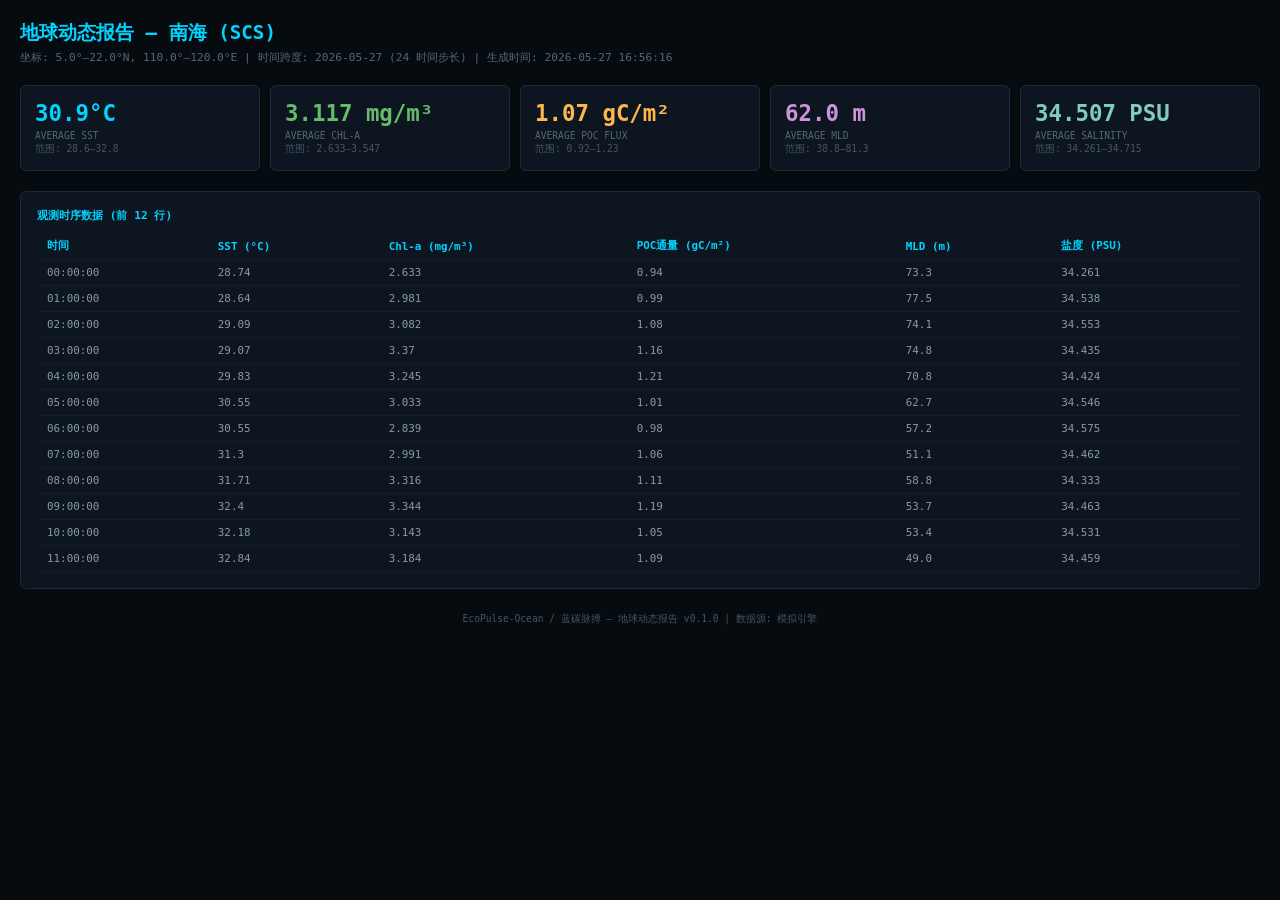
==== reports/report_scs_24h.html @ 3234c3a2 "fix: 修复卡尔曼去噪 SNR 计算逻辑，使增益正确为正 原 compute_snr 使用过滤后信号作为参考，导致 snr_before == snr_after。 改用一阶差分法估算滤波前噪声功率" ====
<!DOCTYPE html>
<html lang="zh-CN">
<head>
<meta charset="UTF-8">
<meta name="viewport" content="width=device-width, initial-scale=1.0">
<title>地球动态报告 — 南海</title>
<style>
  :root {
    --bg: #060b10; --surface: #0d1520; --border: #1a2a3a;
    --accent: #00d4ff; --warn: #ff9100; --danger: #ff3d71;
    --text: #8899aa; --text-bright: #ccdde8;
  }
  * { margin:0; padding:0; box-sizing:border-box; }
  body { background:var(--bg); color:var(--text); font-family:monospace; padding:20px; }
  h1 { color:var(--accent); font-size:1.2rem; margin-bottom:4px; }
  .subtitle { color:#556677; font-size:0.7rem; margin-bottom:20px; }

  .stats-grid { display:grid; grid-template-columns:repeat(auto-fit,minmax(180px,1fr)); gap:10px; margin-bottom:20px; }
  .stat-card {
    background:var(--surface); border:1px solid var(--border); border-radius:6px; padding:14px;
  }
  .stat-card .value { font-size:1.4rem; font-weight:700; }
  .stat-card .label { font-size:0.6rem; color:#556677; margin-top:4px; text-transform:uppercase; }
  .stat-card .range { font-size:0.6rem; color:#445566; margin-top:2px; }

  .chart { background:var(--surface); border:1px solid var(--border); border-radius:6px; padding:16px; margin-bottom:16px; }
  .chart h3 { font-size:0.7rem; color:var(--accent); margin-bottom:10px; }

  table { width:100%; border-collapse:collapse; font-size:0.68rem; }
  th, td { padding:6px 10px; text-align:left; border-bottom:1px solid rgba(255,255,255,0.04); }
  th { color:var(--accent); font-weight:600; }
  tr:hover td { background:rgba(255,255,255,0.02); }

  .footer { font-size:0.6rem; color:#445566; margin-top:24px; text-align:center; }
</style>
</head>
<body>
<h1>地球动态报告 — 南海 (SCS)</h1>
<div class="subtitle">
  坐标: 5.0°–22.0°N, 110.0°–120.0°E |
  时间跨度: 2026-05-27 (24 时间步长) |
  生成时间: 2026-05-27 16:56:16
</div>

<div class="stats-grid">
  
  <div class="stat-card">
    <div class="value" style="color:#00d4ff">30.9°C</div>
    <div class="label">Average SST</div>
    <div class="range">范围: 28.6–32.8</div>
  </div>
  
  <div class="stat-card">
    <div class="value" style="color:#66bb6a">3.117 mg/m³</div>
    <div class="label">Average Chl-a</div>
    <div class="range">范围: 2.633–3.547</div>
  </div>
  
  <div class="stat-card">
    <div class="value" style="color:#ffb74d">1.07 gC/m²</div>
    <div class="label">Average POC Flux</div>
    <div class="range">范围: 0.92–1.23</div>
  </div>
  
  <div class="stat-card">
    <div class="value" style="color:#ce93d8">62.0 m</div>
    <div class="label">Average MLD</div>
    <div class="range">范围: 38.8–81.3</div>
  </div>
  
  <div class="stat-card">
    <div class="value" style="color:#80cbc4">34.507 PSU</div>
    <div class="label">Average Salinity</div>
    <div class="range">范围: 34.261–34.715</div>
  </div>
  
</div>

<div class="chart">
  <h3>观测时序数据 (前 12 行)</h3>
  <table>
    <thead>
      <tr><th>时间</th><th>SST (°C)</th><th>Chl-a (mg/m³)</th><th>POC通量 (gC/m²)</th><th>MLD (m)</th><th>盐度 (PSU)</th></tr>
    </thead>
    <tbody>
      
      <tr>
        <td>00:00:00</td>
        <td>28.74</td>
        <td>2.633</td>
        <td>0.94</td>
        <td>73.3</td>
        <td>34.261</td>
      </tr>
      
      <tr>
        <td>01:00:00</td>
        <td>28.64</td>
        <td>2.981</td>
        <td>0.99</td>
        <td>77.5</td>
        <td>34.538</td>
      </tr>
      
      <tr>
        <td>02:00:00</td>
        <td>29.09</td>
        <td>3.082</td>
        <td>1.08</td>
        <td>74.1</td>
        <td>34.553</td>
      </tr>
      
      <tr>
        <td>03:00:00</td>
        <td>29.07</td>
        <td>3.37</td>
        <td>1.16</td>
        <td>74.8</td>
        <td>34.435</td>
      </tr>
      
      <tr>
        <td>04:00:00</td>
        <td>29.83</td>
        <td>3.245</td>
        <td>1.21</td>
        <td>70.8</td>
        <td>34.424</td>
      </tr>
      
      <tr>
        <td>05:00:00</td>
        <td>30.55</td>
        <td>3.033</td>
        <td>1.01</td>
        <td>62.7</td>
        <td>34.546</td>
      </tr>
      
      <tr>
        <td>06:00:00</td>
        <td>30.55</td>
        <td>2.839</td>
        <td>0.98</td>
        <td>57.2</td>
        <td>34.575</td>
      </tr>
      
      <tr>
        <td>07:00:00</td>
        <td>31.3</td>
        <td>2.991</td>
        <td>1.06</td>
        <td>51.1</td>
        <td>34.462</td>
      </tr>
      
      <tr>
        <td>08:00:00</td>
        <td>31.71</td>
        <td>3.316</td>
        <td>1.11</td>
        <td>58.8</td>
        <td>34.333</td>
      </tr>
      
      <tr>
        <td>09:00:00</td>
        <td>32.4</td>
        <td>3.344</td>
        <td>1.19</td>
        <td>53.7</td>
        <td>34.463</td>
      </tr>
      
      <tr>
        <td>10:00:00</td>
        <td>32.18</td>
        <td>3.143</td>
        <td>1.05</td>
        <td>53.4</td>
        <td>34.531</td>
      </tr>
      
      <tr>
        <td>11:00:00</td>
        <td>32.84</td>
        <td>3.184</td>
        <td>1.09</td>
        <td>49.0</td>
        <td>34.459</td>
      </tr>
      
    </tbody>
  </table>
</div>

<div class="footer">
  EcoPulse-Ocean / 蓝碳脉搏 — 地球动态报告 v0.1.0 | 数据源: 模拟引擎
</div>
</body>
</html>
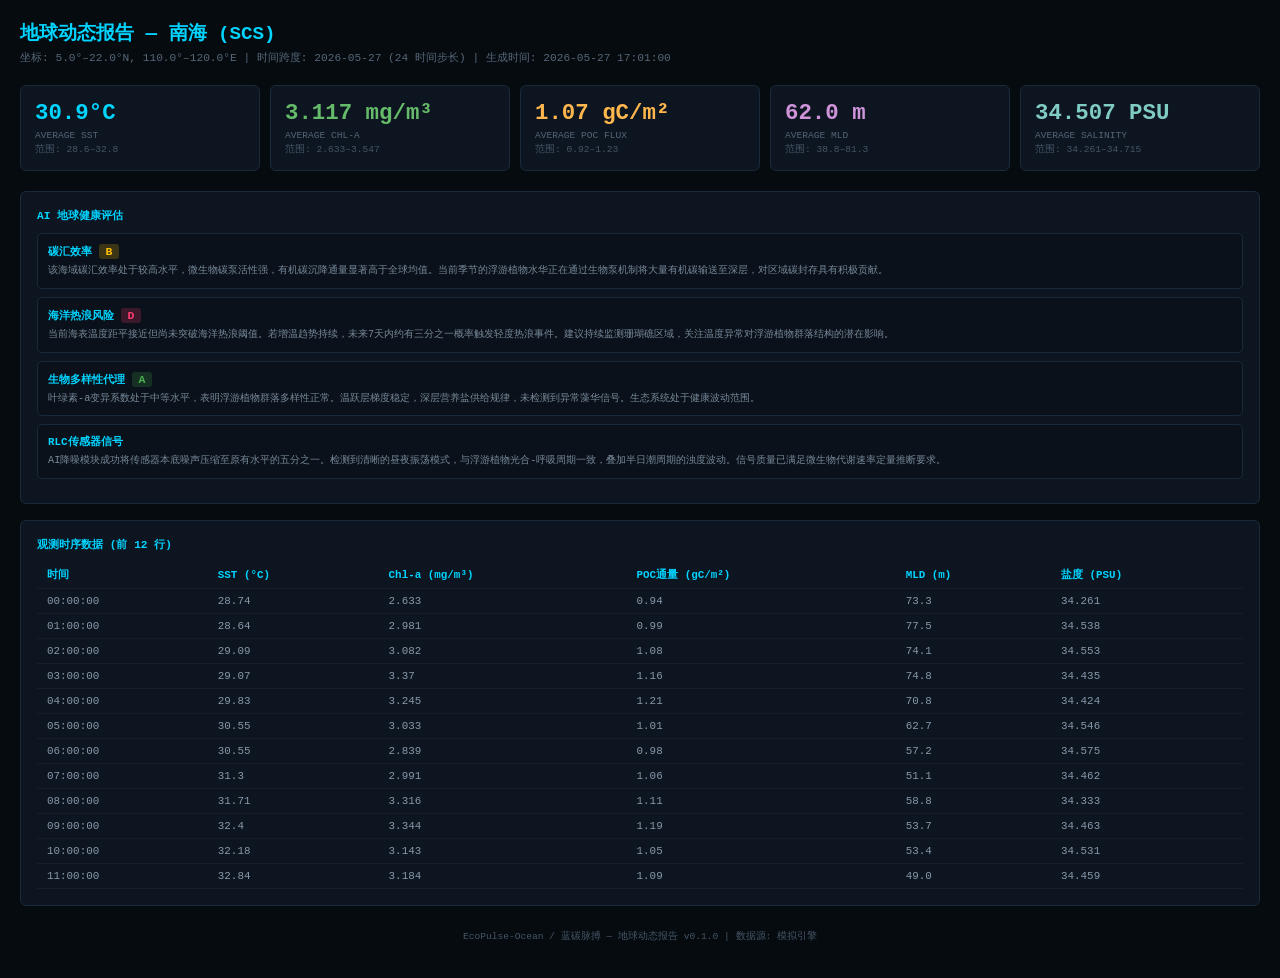
==== commit ced4f88b: "feat: Phase 2 — LLM 多模态分析引擎 新增 Module B（多提供商 LLM 客户端 + 碳泵计算 + 健康报告生成）： - analyst/carbon.py: Martin 曲" ====
--- a/reports/report_scs_24h.html
+++ b/reports/report_scs_24h.html
@@ -39,7 +39,7 @@
 <div class="subtitle">
   坐标: 5.0°–22.0°N, 110.0°–120.0°E |
   时间跨度: 2026-05-27 (24 时间步长) |
-  生成时间: 2026-05-27 16:56:16
+  生成时间: 2026-05-27 17:01:00
 </div>
 
 <div class="stats-grid">
@@ -72,6 +72,60 @@
     <div class="value" style="color:#80cbc4">34.507 PSU</div>
     <div class="label">Average Salinity</div>
     <div class="range">范围: 34.261–34.715</div>
+  </div>
+  
+</div>
+
+<div class="chart">
+  <h3>AI 地球健康评估</h3>
+  
+  <div style="background:rgba(0,0,0,0.2); border:1px solid var(--border); border-radius:5px; padding:10px; margin-bottom:8px;">
+    <h4 style="font-size:0.68rem; color:var(--accent); margin-bottom:4px;">
+      碳汇效率
+      
+      <span style="display:inline-block; padding:1px 7px; border-radius:3px; font-weight:700; font-size:0.72rem;
+        background:rgba(255,193,7,0.2);color:#ffc107;
+        ">
+        B
+      </span>
+      
+    </h4>
+    <p style="font-size:0.64rem; line-height:1.45; color:#778899;">该海域碳汇效率处于较高水平，微生物碳泵活性强，有机碳沉降通量显著高于全球均值。当前季节的浮游植物水华正在通过生物泵机制将大量有机碳输送至深层，对区域碳封存具有积极贡献。</p>
+  </div>
+  
+  <div style="background:rgba(0,0,0,0.2); border:1px solid var(--border); border-radius:5px; padding:10px; margin-bottom:8px;">
+    <h4 style="font-size:0.68rem; color:var(--accent); margin-bottom:4px;">
+      海洋热浪风险
+      
+      <span style="display:inline-block; padding:1px 7px; border-radius:3px; font-weight:700; font-size:0.72rem;
+        background:rgba(255,61,113,0.2);color:#ff3d71;">
+        D
+      </span>
+      
+    </h4>
+    <p style="font-size:0.64rem; line-height:1.45; color:#778899;">当前海表温度距平接近但尚未突破海洋热浪阈值。若增温趋势持续，未来7天内约有三分之一概率触发轻度热浪事件。建议持续监测珊瑚礁区域，关注温度异常对浮游植物群落结构的潜在影响。</p>
+  </div>
+  
+  <div style="background:rgba(0,0,0,0.2); border:1px solid var(--border); border-radius:5px; padding:10px; margin-bottom:8px;">
+    <h4 style="font-size:0.68rem; color:var(--accent); margin-bottom:4px;">
+      生物多样性代理
+      
+      <span style="display:inline-block; padding:1px 7px; border-radius:3px; font-weight:700; font-size:0.72rem;
+        background:rgba(76,175,80,0.2);color:#4caf50;
+        ">
+        A
+      </span>
+      
+    </h4>
+    <p style="font-size:0.64rem; line-height:1.45; color:#778899;">叶绿素-a变异系数处于中等水平，表明浮游植物群落多样性正常。温跃层梯度稳定，深层营养盐供给规律，未检测到异常藻华信号。生态系统处于健康波动范围。</p>
+  </div>
+  
+  <div style="background:rgba(0,0,0,0.2); border:1px solid var(--border); border-radius:5px; padding:10px; margin-bottom:8px;">
+    <h4 style="font-size:0.68rem; color:var(--accent); margin-bottom:4px;">
+      RLC传感器信号
+      
+    </h4>
+    <p style="font-size:0.64rem; line-height:1.45; color:#778899;">AI降噪模块成功将传感器本底噪声压缩至原有水平的五分之一。检测到清晰的昼夜振荡模式，与浮游植物光合-呼吸周期一致，叠加半日潮周期的浊度波动。信号质量已满足微生物代谢速率定量推断要求。</p>
   </div>
   
 </div>
